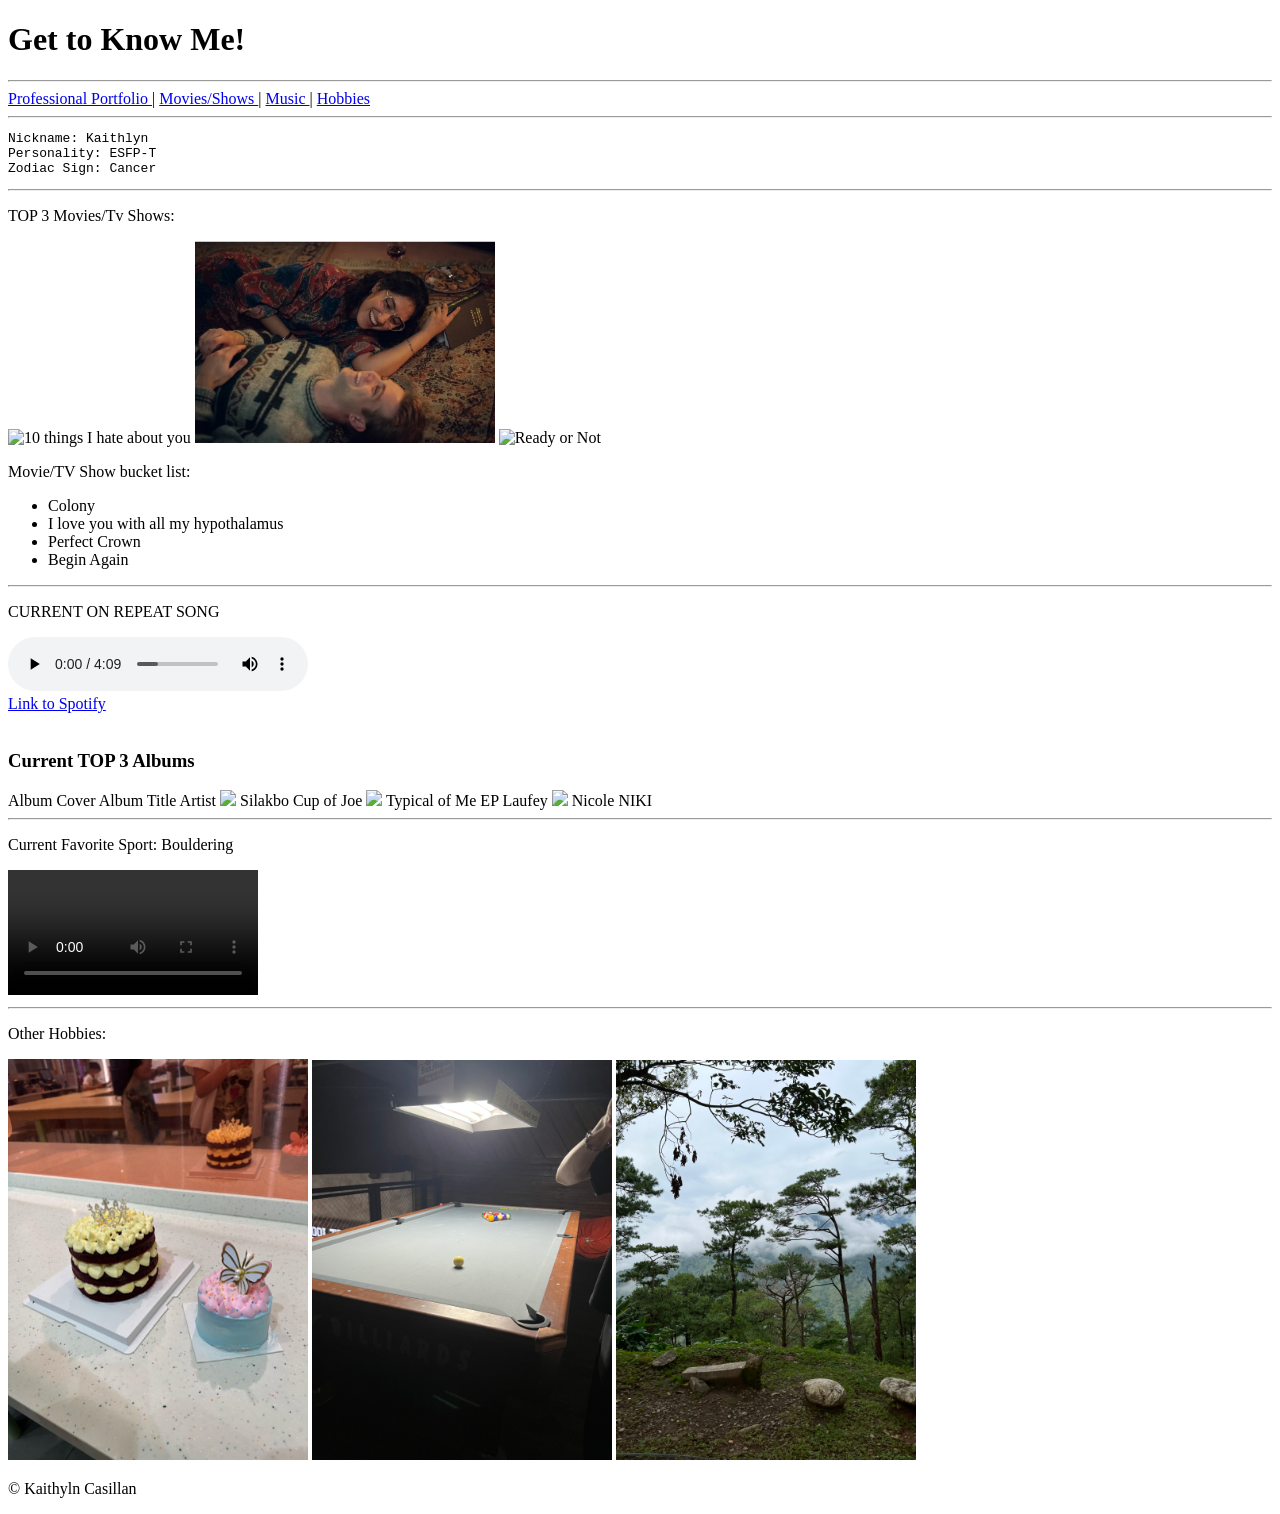
==== me.html @ 342ae992 "Update me.html" ====
<!DOCTYPE html>
<html>

	<head>
		<title>About Me Page</title>
	</head>
<body>

<header>
<h1>Get to Know Me!</h1>
</header>

<hr>
	
<nav>
<a href="index.html"> Professional Portfolio </a>
|
<a href="#Movies/Shows"> Movies/Shows </a>
|
<a href="#music"> Music </a>
|
<a href="#hobbies"> Hobbies </a>
</nav>
<hr>
	
<main>
<section>

<pre>
Nickname: Kaithlyn
Personality: ESFP-T
Zodiac Sign: Cancer
</pre>
</section>

<hr>

<section id="movies/shows">
<p>TOP 3 Movies/Tv Shows:</p>
<img src="movie1" width="300" alt="10 things I hate about you">
<img src="movie.jpg" width="300" alt="One Day">
<img src="movie3.jpg" width="300" alt="Ready or Not">

<p>Movie/TV Show bucket list:</p>
<ul>
	<li> Colony </li>
	<li> I love you with all my hypothalamus </li>
	<li> Perfect Crown </li>
	<li> Begin Again </li>
</ul>
</section>

<hr>

<section id="music">
<p> CURRENT ON REPEAT SONG </p>
<audio controls src="Audio.mp3"> </audio>
<br>
<a href="https://open.spotify.com/track/312z6PZ8wwREck8613PkJk?si=b6d44d51f3da4875"> Link to Spotify </a>

<br>
<br>

<h3>Current TOP 3 Albums</h3>
	<tr>
		<th>Album Cover</th>
		<th>Album Title</th>
		<th>Artist</th>
		<th></th>
	</tr>
	<tr>
		<td><img src="Silakbo.jpg" width="100"> </td>
		<td>Silakbo</td>
		<td>Cup of Joe</td>
	</tr>
	
	<tr>
		<td><img src="Laufey.jpg" width="100"> </td>
		<td>Typical of Me EP</td>
		<td>Laufey</td>
	</tr>
	
	<tr>
		<td><img src="niki.jpg" width="100"> </td>
		<td>Nicole</td>
		<td>NIKI</td>
	</tr>
</section>

<hr>

<section id="hobbies">
<p> Current Favorite Sport: Bouldering </p>
<video controls width="250">
	<source
	src="Bouldering.mp4"
	type="video/mp4"> </video>
</section>

<hr>

<section>
<p> Other Hobbies:</p>
<img src="Baking.jpg" width="300" alt="Baking"> 
<img src="Billiards.jpg" width="300" alt="Billiards"> 
<img src="Hiking.jpg" width="300" alt="Hiking"> 
</section>

</main>

<footer> 
<p> © Kaithyln Casillan </p> 
</footer>

</body>
</html>
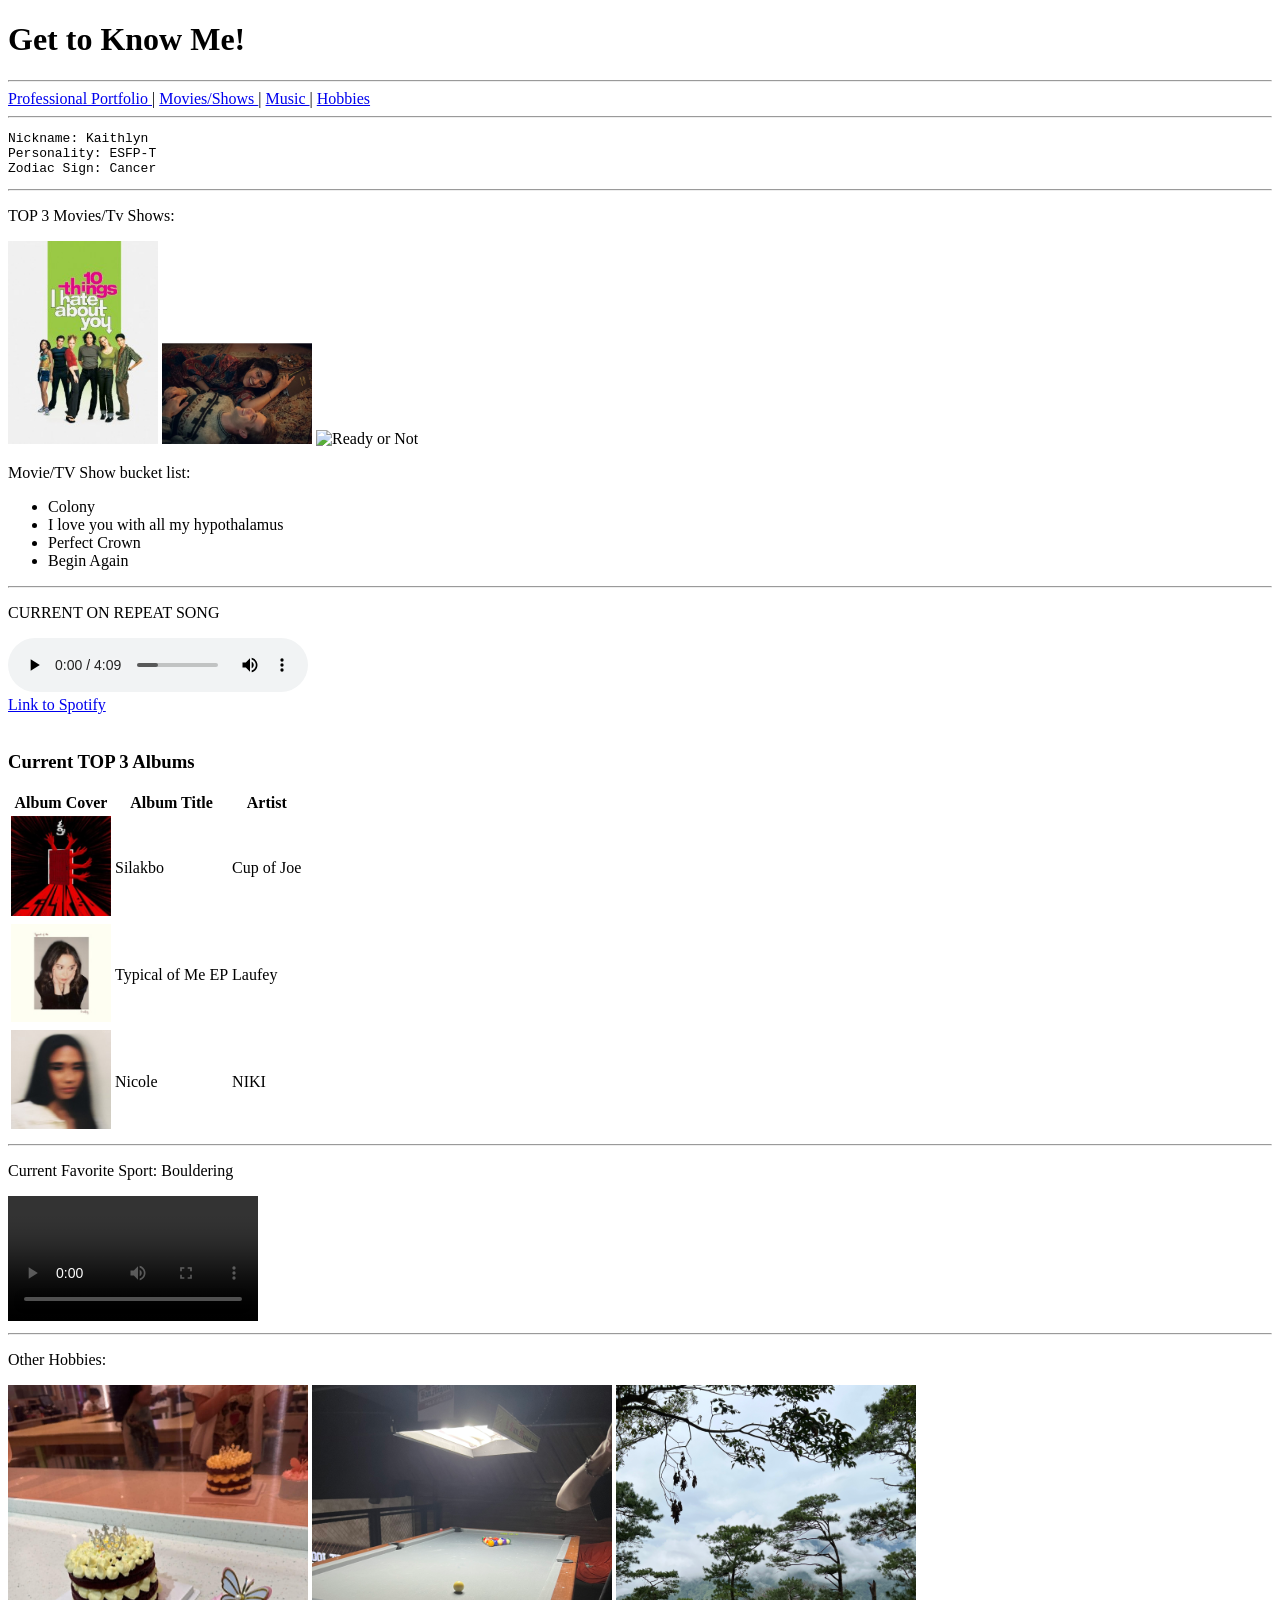
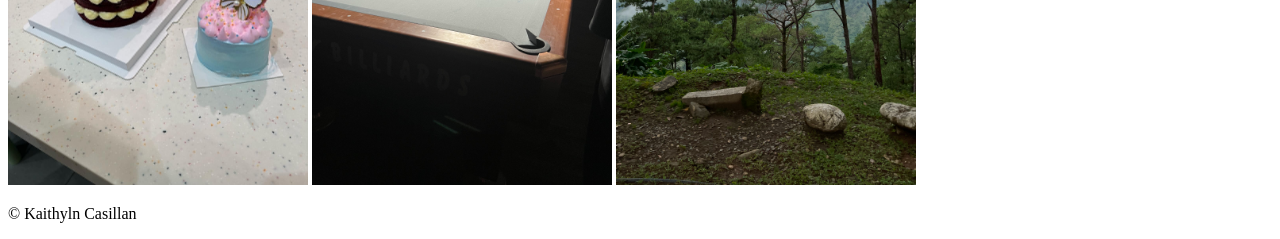
==== commit f495a930: "Update me.html" ====
--- a/me.html
+++ b/me.html
@@ -37,9 +37,9 @@
 
 <section id="movies/shows">
 <p>TOP 3 Movies/Tv Shows:</p>
-<img src="movie1" width="300" alt="10 things I hate about you">
-<img src="movie.jpg" width="300" alt="One Day">
-<img src="movie3.jpg" width="300" alt="Ready or Not">
+<img src="movie1.jpg" width="150" alt="10 things I hate about you">
+<img src="movie.jpg" width="150" alt="One Day">
+<img src="movie3.jpeg" width="1503" alt="Ready or Not">
 
 <p>Movie/TV Show bucket list:</p>
 <ul>
@@ -62,6 +62,7 @@
 <br>
 
 <h3>Current TOP 3 Albums</h3>
+<table>
 	<tr>
 		<th>Album Cover</th>
 		<th>Album Title</th>
@@ -85,6 +86,7 @@
 		<td>Nicole</td>
 		<td>NIKI</td>
 	</tr>
+</table>
 </section>
 
 <hr>
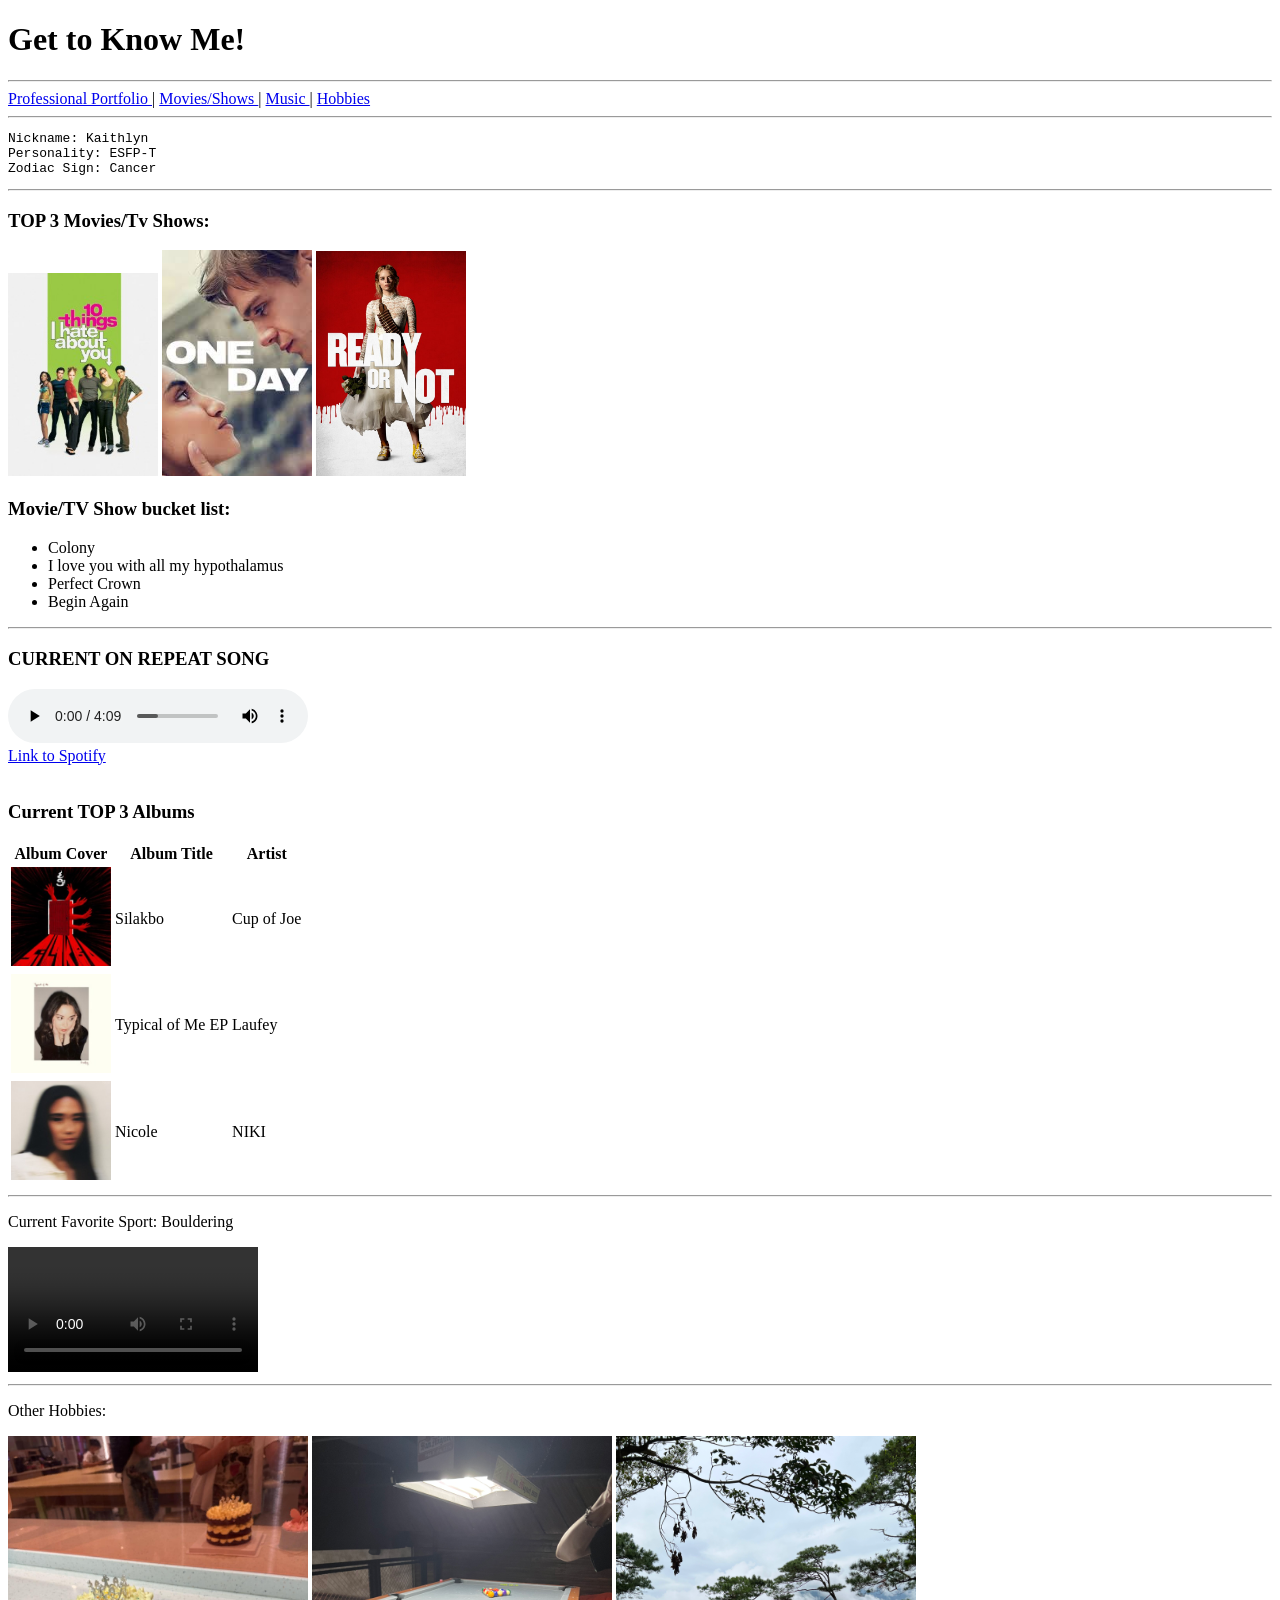
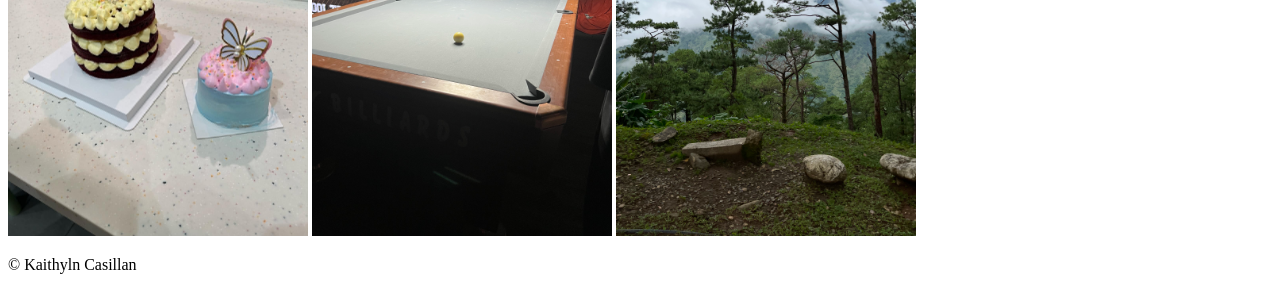
==== commit 945906b8: "Update me.html" ====
--- a/me.html
+++ b/me.html
@@ -36,12 +36,12 @@
 <hr>
 
 <section id="movies/shows">
-<p>TOP 3 Movies/Tv Shows:</p>
+<h3>TOP 3 Movies/Tv Shows:</h3>
 <img src="movie1.jpg" width="150" alt="10 things I hate about you">
 <img src="movie.jpg" width="150" alt="One Day">
-<img src="movie3.jpeg" width="1503" alt="Ready or Not">
+<img src="movie3.jpeg" width="150" alt="Ready or Not">
 
-<p>Movie/TV Show bucket list:</p>
+<h3>Movie/TV Show bucket list:</h3>
 <ul>
 	<li> Colony </li>
 	<li> I love you with all my hypothalamus </li>
@@ -53,7 +53,7 @@
 <hr>
 
 <section id="music">
-<p> CURRENT ON REPEAT SONG </p>
+<h3> CURRENT ON REPEAT SONG </h3>
 <audio controls src="Audio.mp3"> </audio>
 <br>
 <a href="https://open.spotify.com/track/312z6PZ8wwREck8613PkJk?si=b6d44d51f3da4875"> Link to Spotify </a>
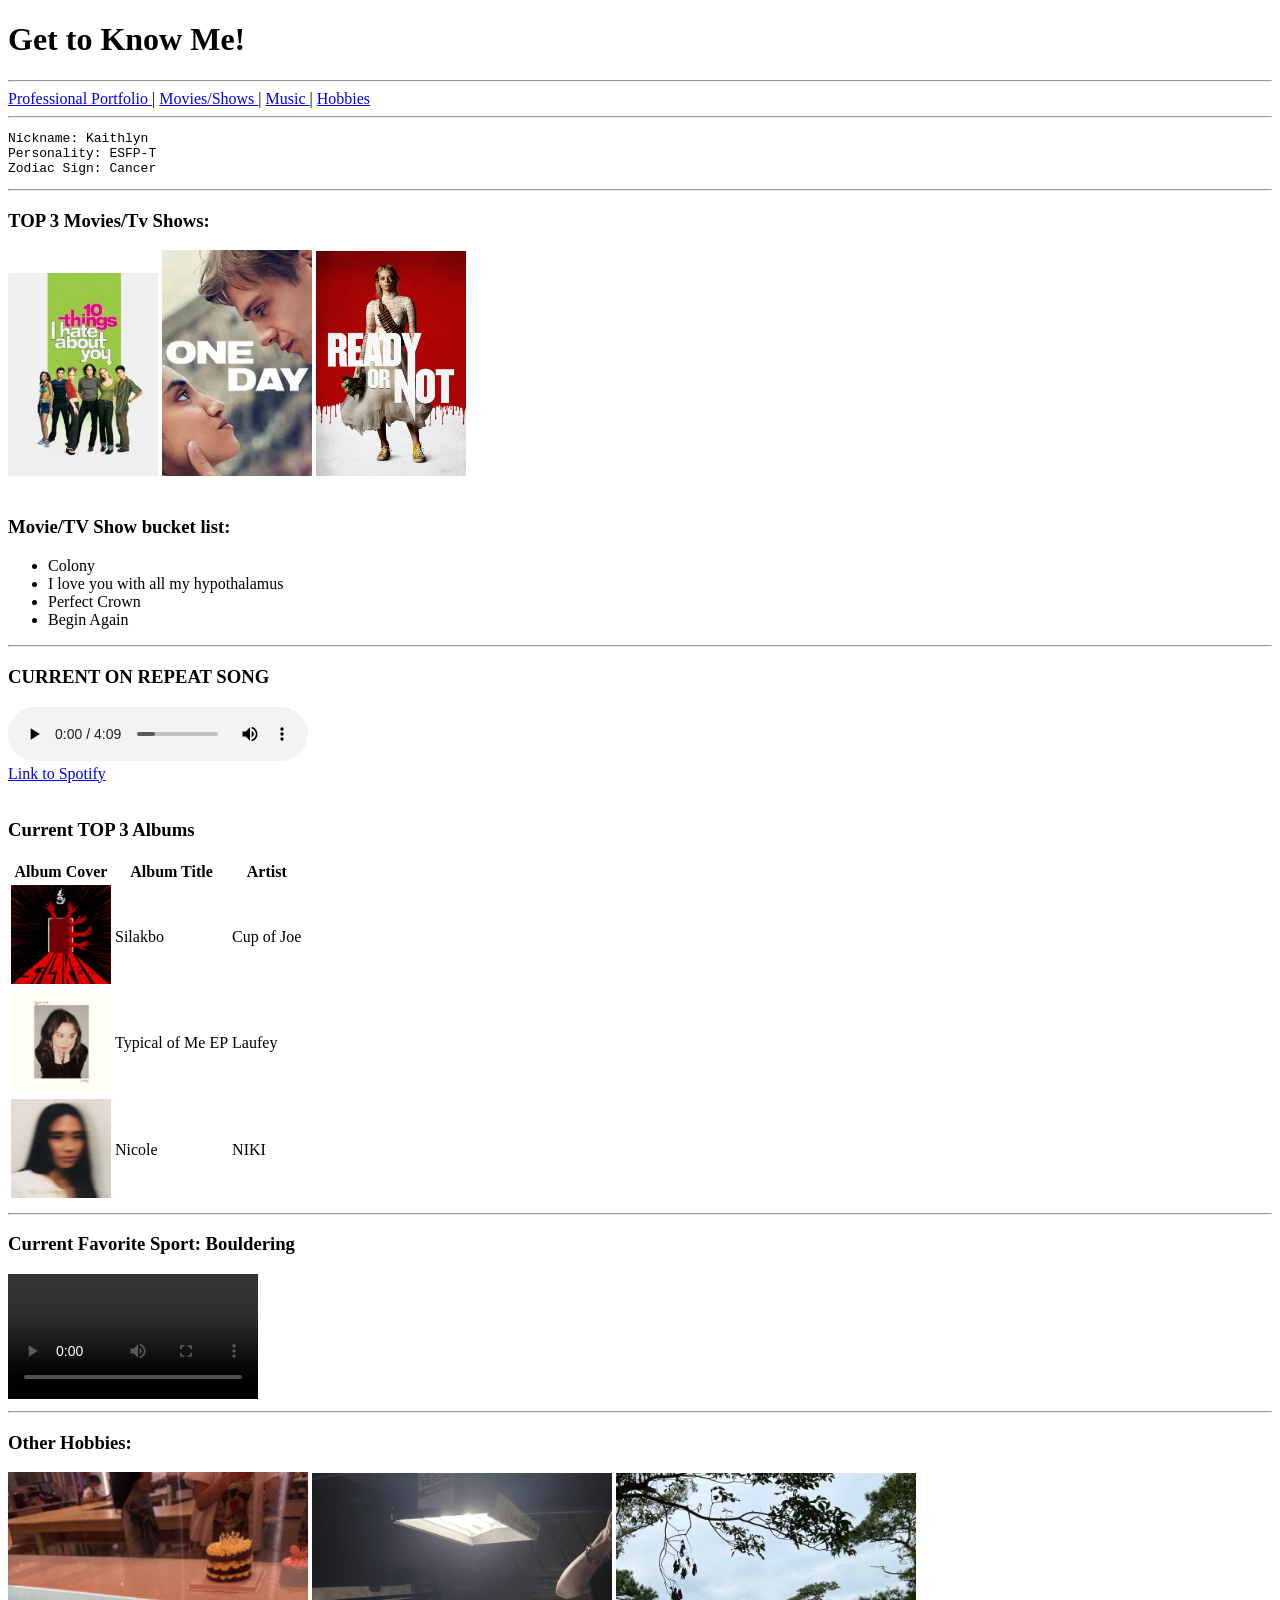
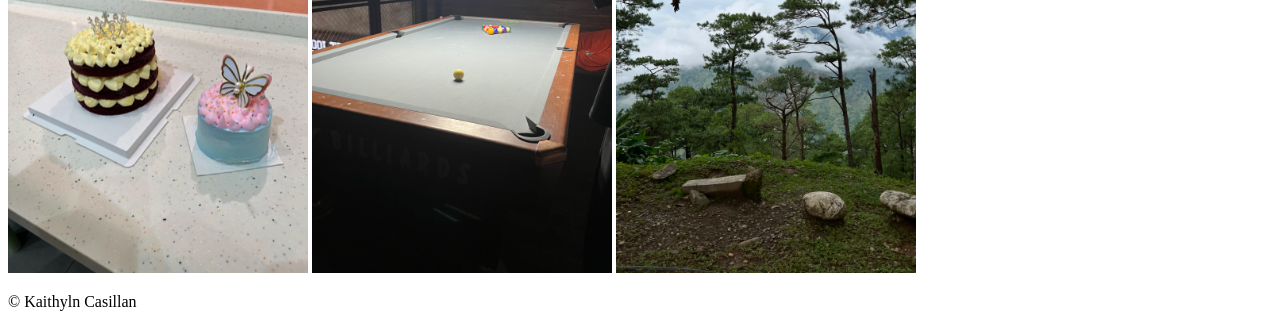
==== commit 97d104a9: "Update me.html" ====
--- a/me.html
+++ b/me.html
@@ -41,6 +41,9 @@
 <img src="movie.jpg" width="150" alt="One Day">
 <img src="movie3.jpeg" width="150" alt="Ready or Not">
 
+<br>
+<br>
+	
 <h3>Movie/TV Show bucket list:</h3>
 <ul>
 	<li> Colony </li>
@@ -92,7 +95,7 @@
 <hr>
 
 <section id="hobbies">
-<p> Current Favorite Sport: Bouldering </p>
+<h3> Current Favorite Sport: Bouldering </h3>
 <video controls width="250">
 	<source
 	src="Bouldering.mp4"
@@ -102,7 +105,7 @@
 <hr>
 
 <section>
-<p> Other Hobbies:</p>
+<h3> Other Hobbies:</h3>
 <img src="Baking.jpg" width="300" alt="Baking"> 
 <img src="Billiards.jpg" width="300" alt="Billiards"> 
 <img src="Hiking.jpg" width="300" alt="Hiking"> 
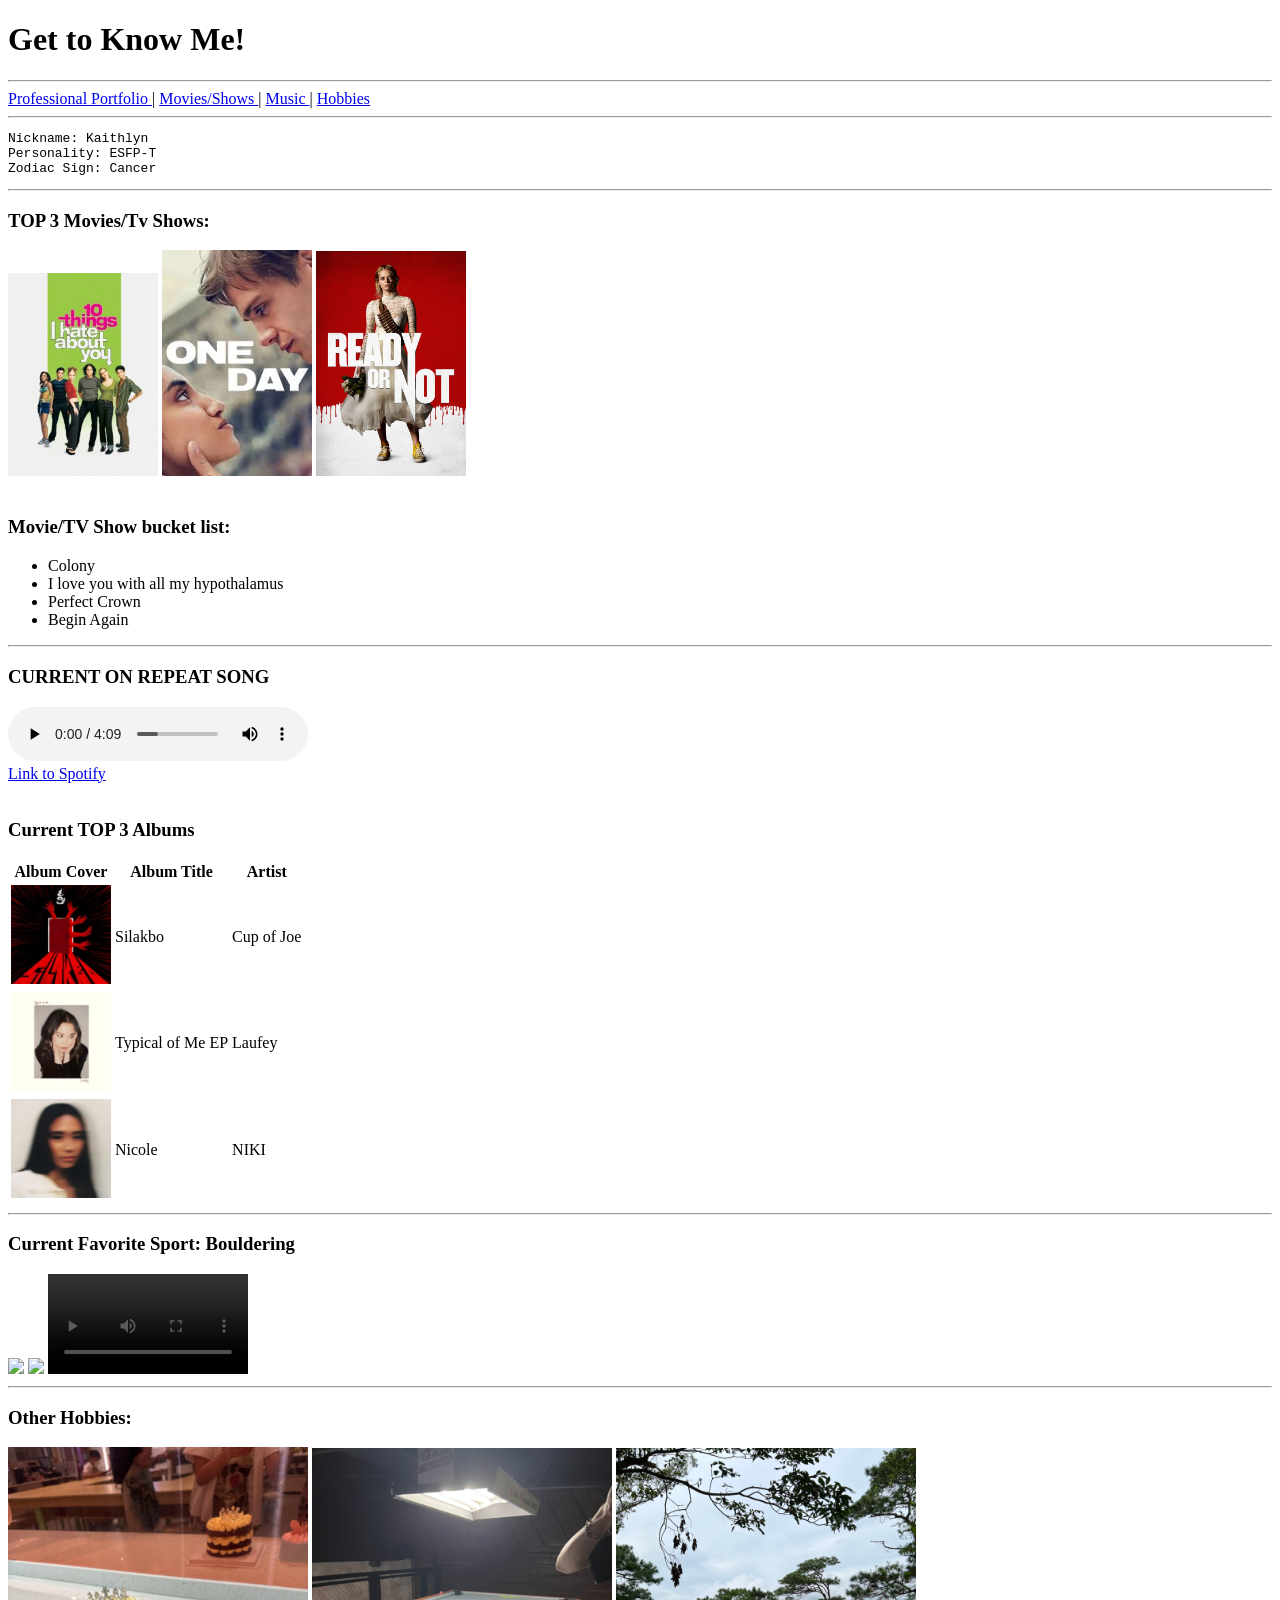
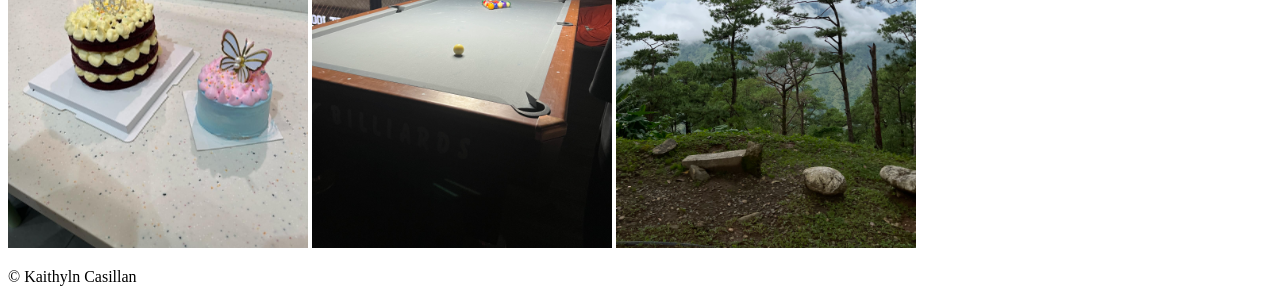
==== commit 694cd9c4: "Update me.html" ====
--- a/me.html
+++ b/me.html
@@ -96,7 +96,9 @@
 
 <section id="hobbies">
 <h3> Current Favorite Sport: Bouldering </h3>
-<video controls width="250">
+<img src="bouldering1.png" width="200"> 
+<img src="bouldering2.png" width="200"> 
+<video controls width="200">
 	<source
 	src="Bouldering.mp4"
 	type="video/mp4"> </video>
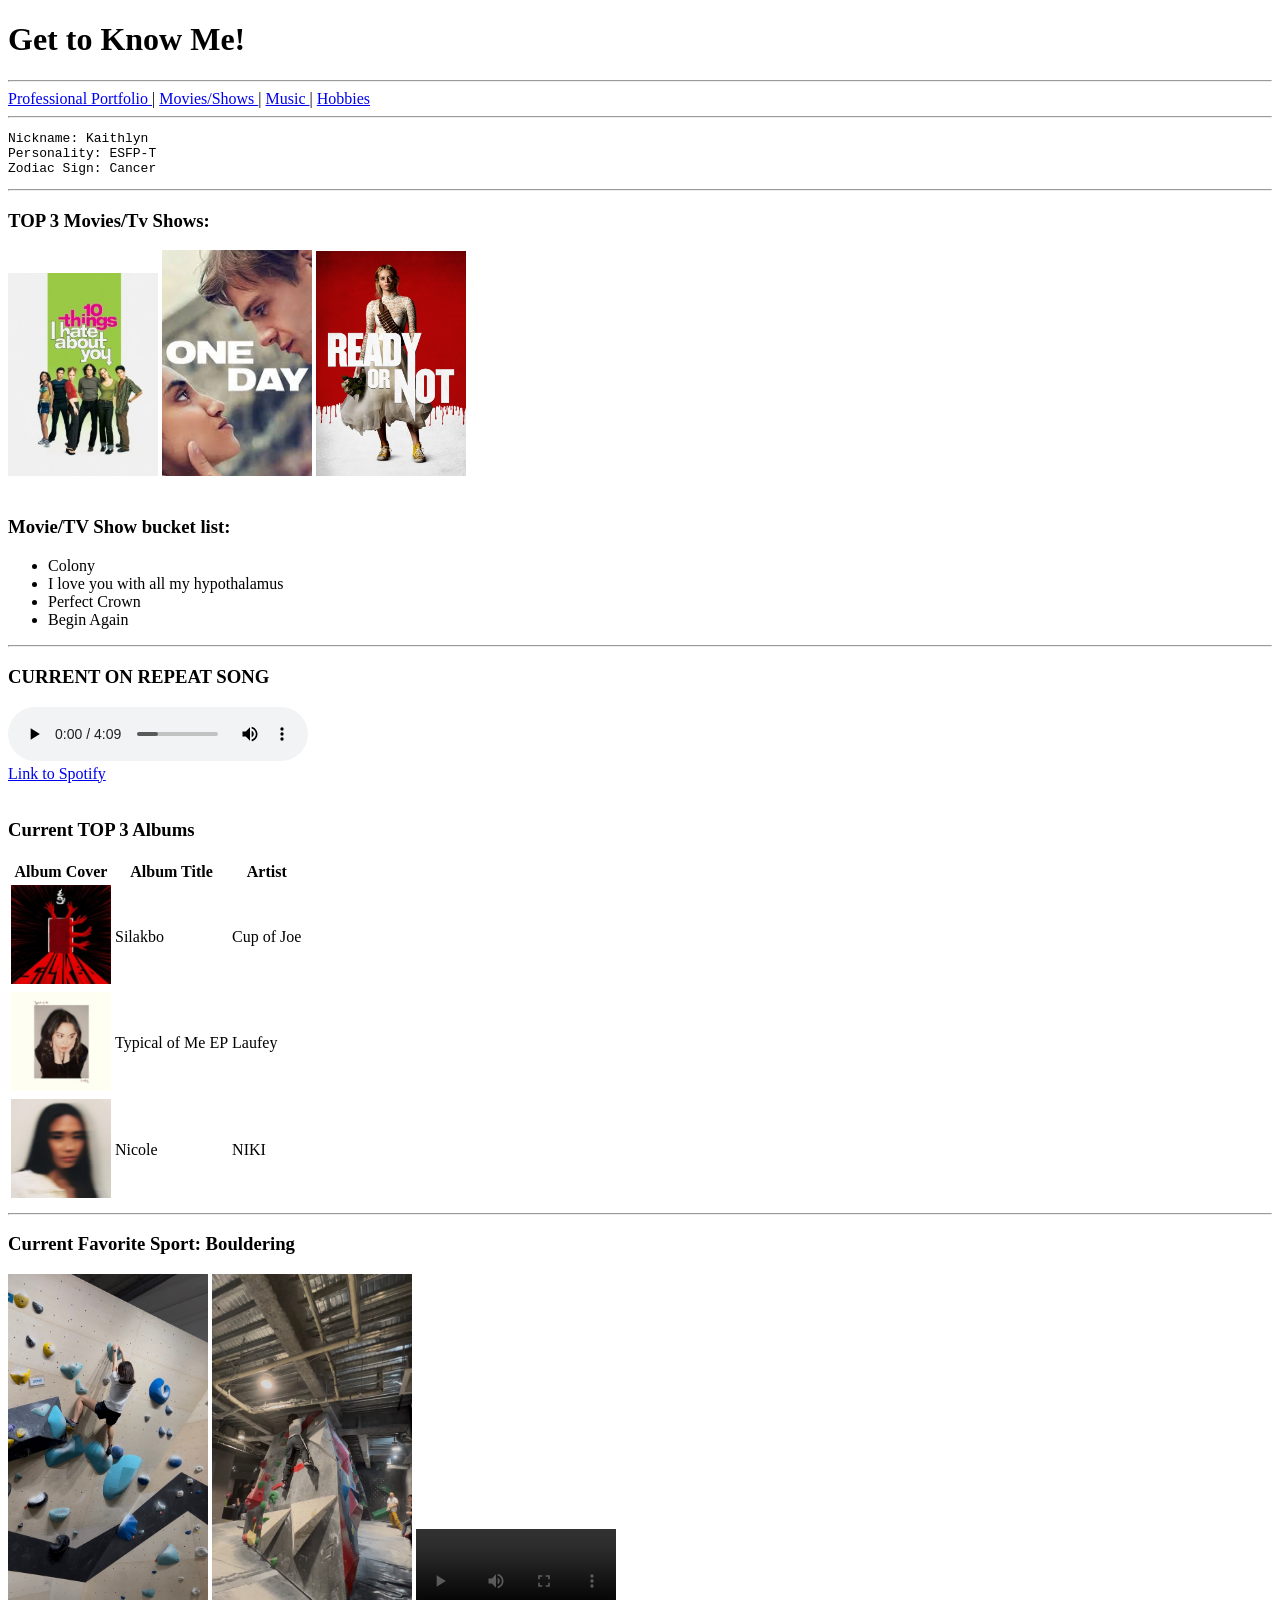
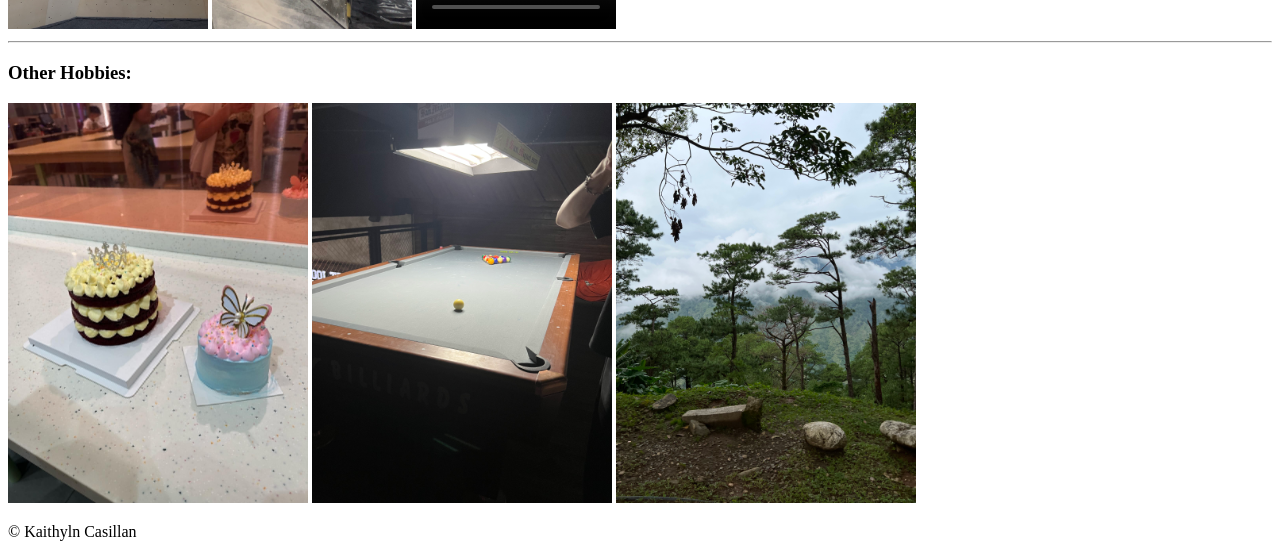
==== commit fec94f07: "Update me.html" ====
--- a/me.html
+++ b/me.html
@@ -96,8 +96,8 @@
 
 <section id="hobbies">
 <h3> Current Favorite Sport: Bouldering </h3>
-<img src="bouldering1.png" width="200"> 
-<img src="bouldering2.png" width="200"> 
+<img src="bouldering1.PNG" width="200"> 
+<img src="bouldering2.PNG" width="200"> 
 <video controls width="200">
 	<source
 	src="Bouldering.mp4"
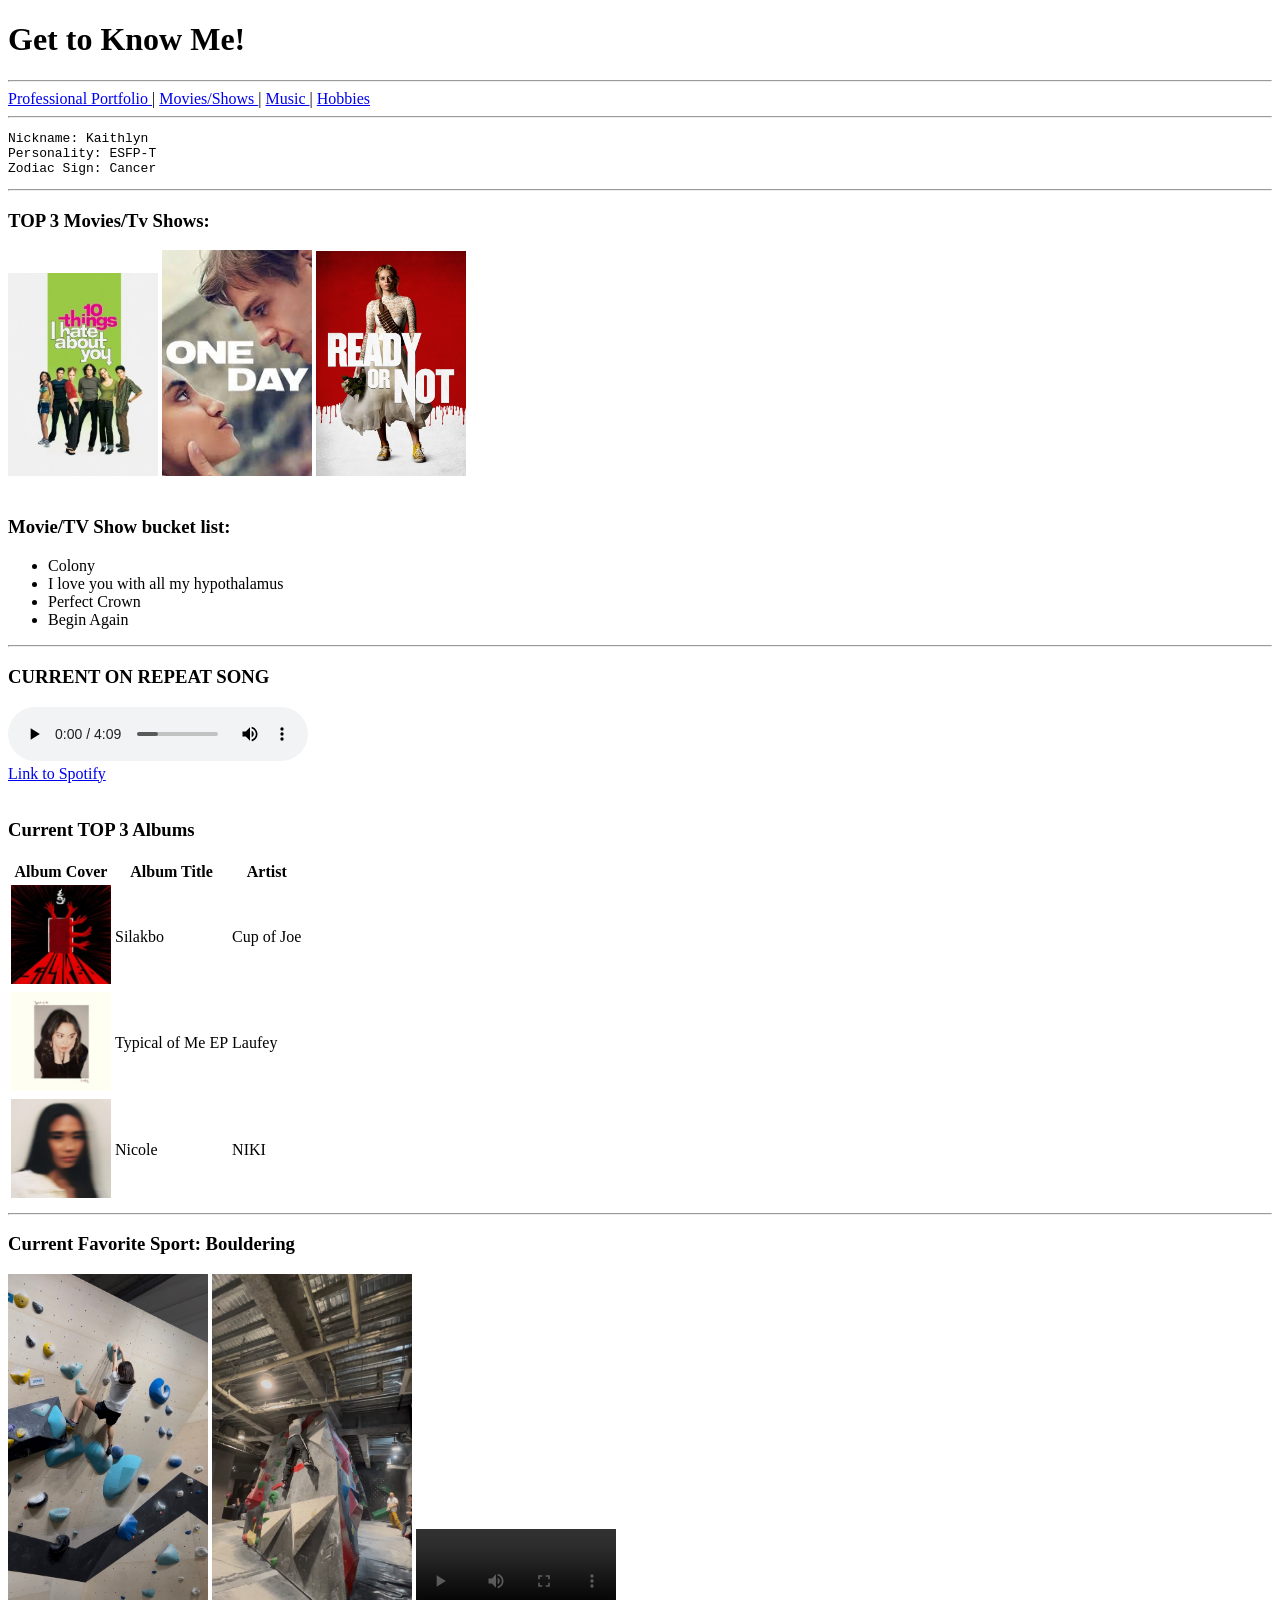
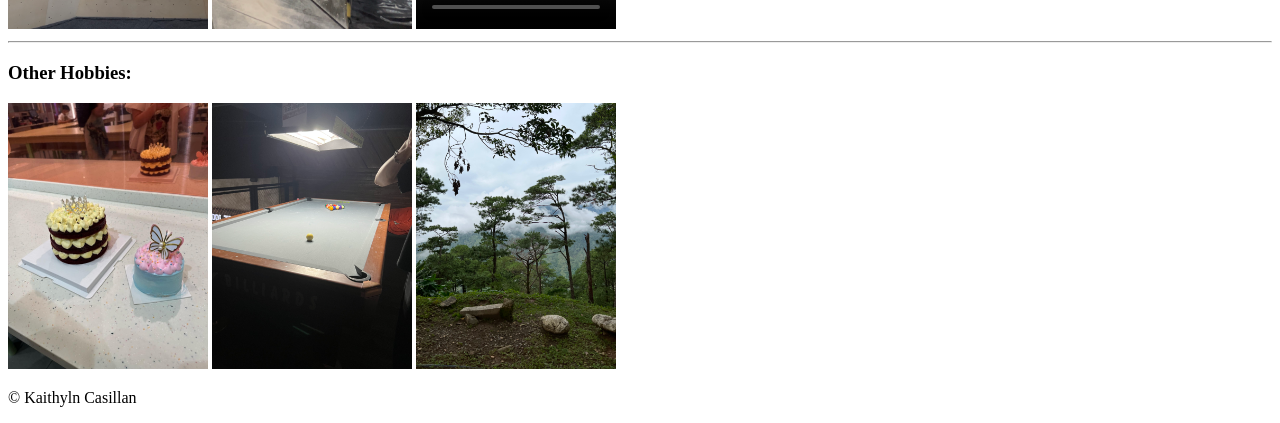
==== commit 7433e899: "Update me.html" ====
--- a/me.html
+++ b/me.html
@@ -108,9 +108,9 @@
 
 <section>
 <h3> Other Hobbies:</h3>
-<img src="Baking.jpg" width="300" alt="Baking"> 
-<img src="Billiards.jpg" width="300" alt="Billiards"> 
-<img src="Hiking.jpg" width="300" alt="Hiking"> 
+<img src="Baking.jpg" width="200" alt="Baking"> 
+<img src="Billiards.jpg" width="200" alt="Billiards"> 
+<img src="Hiking.jpg" width="200" alt="Hiking"> 
 </section>
 
 </main>
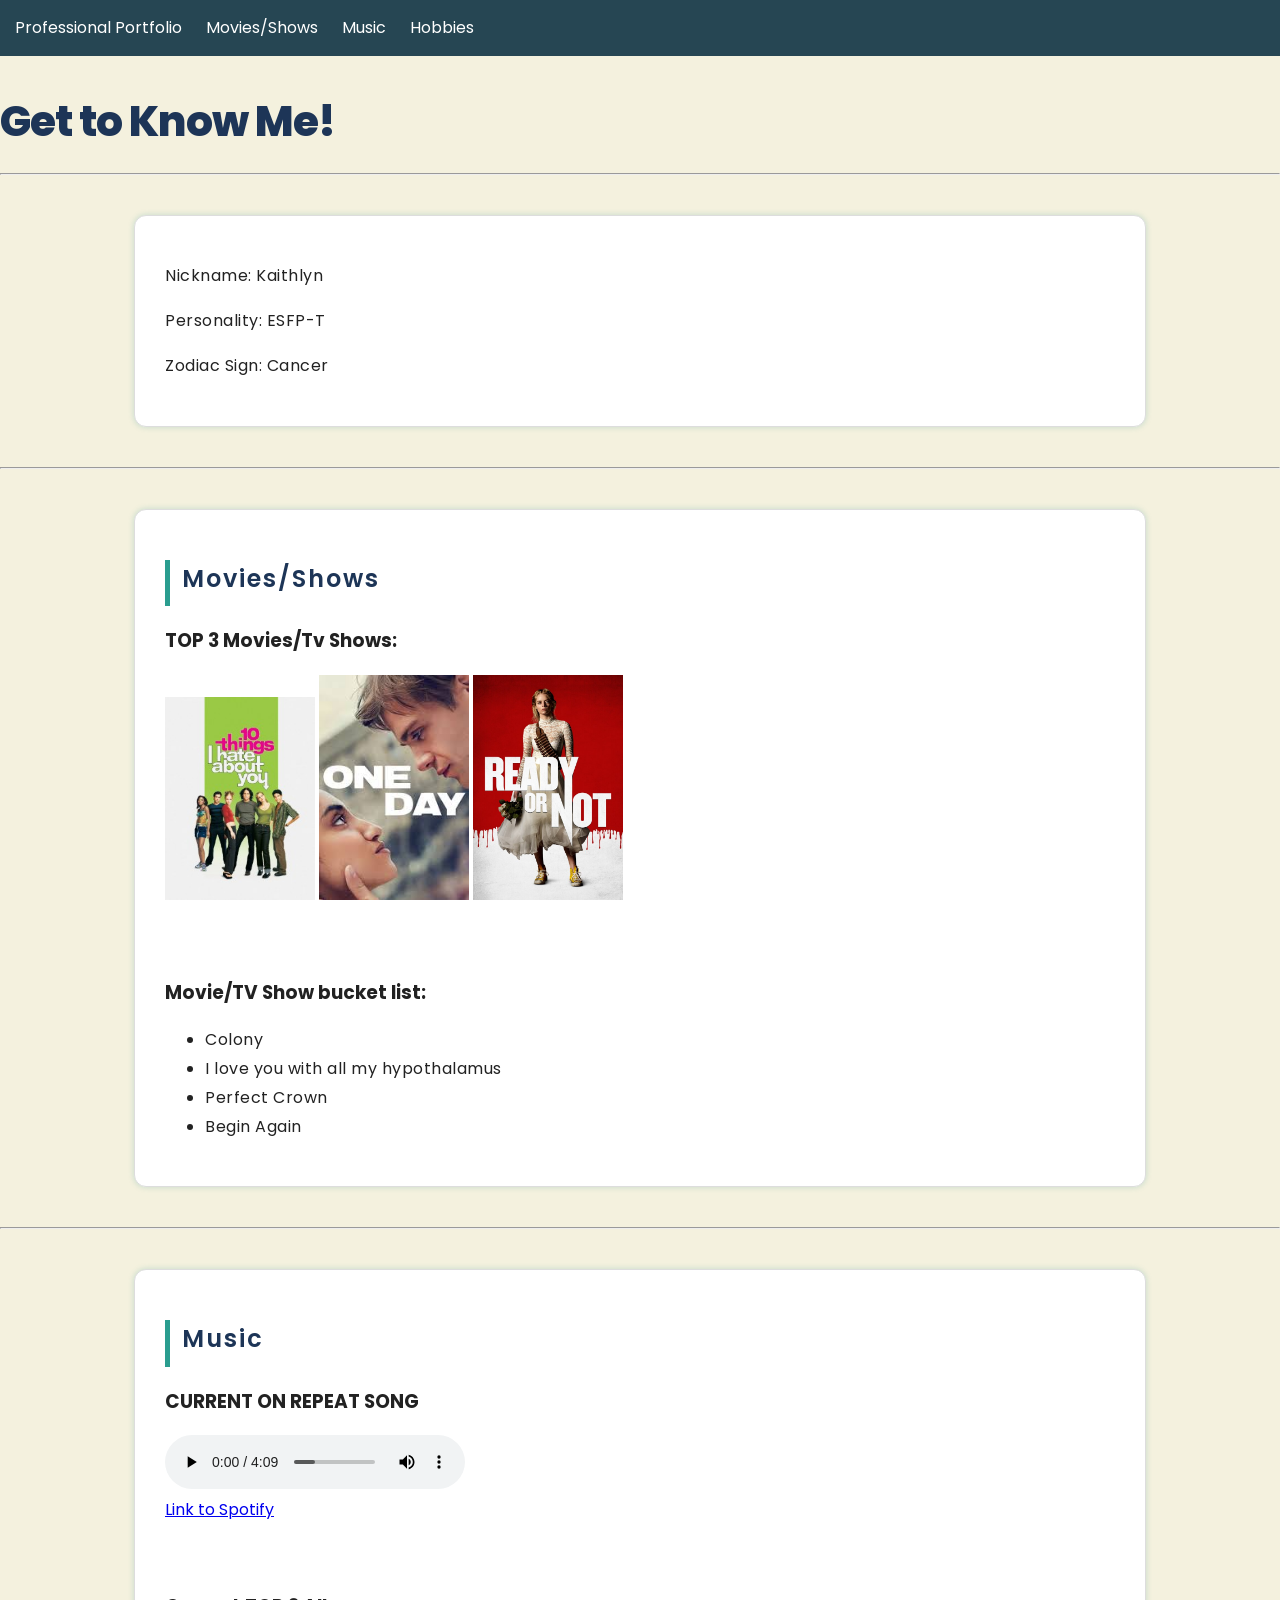
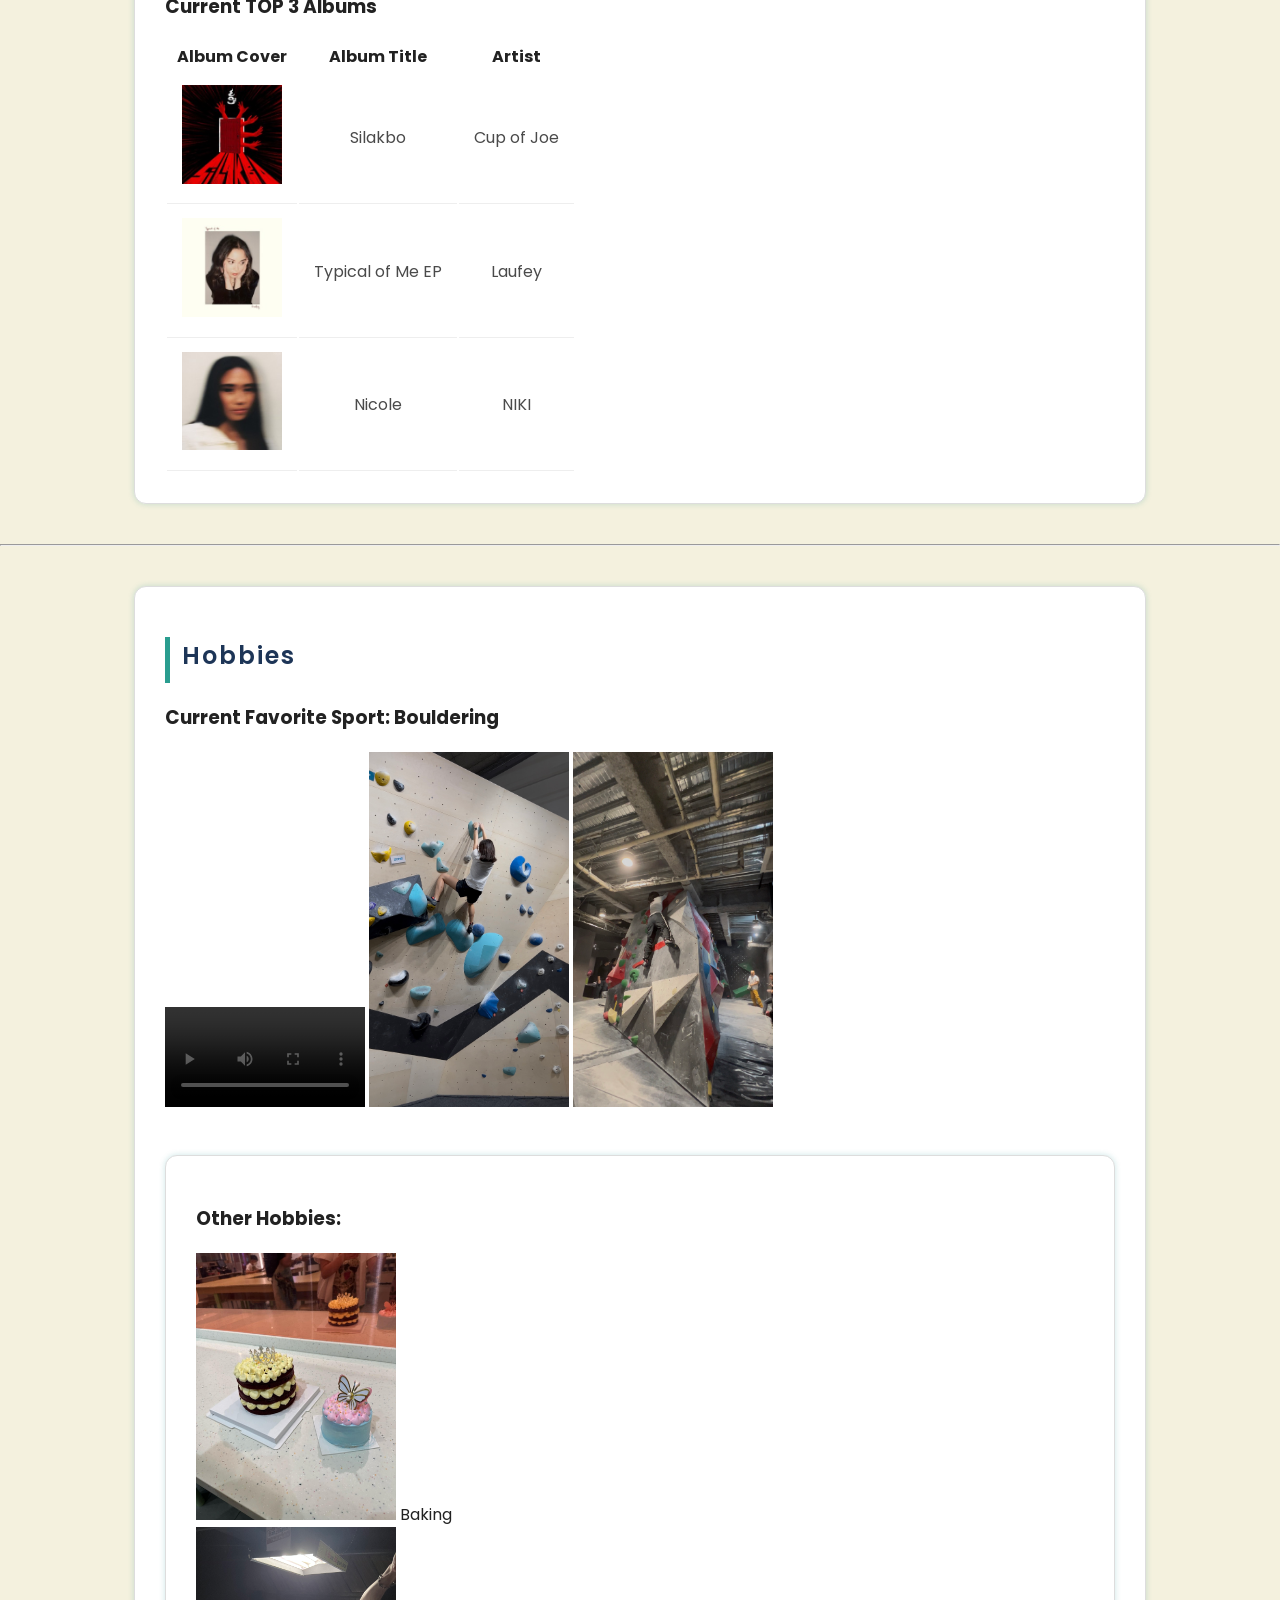
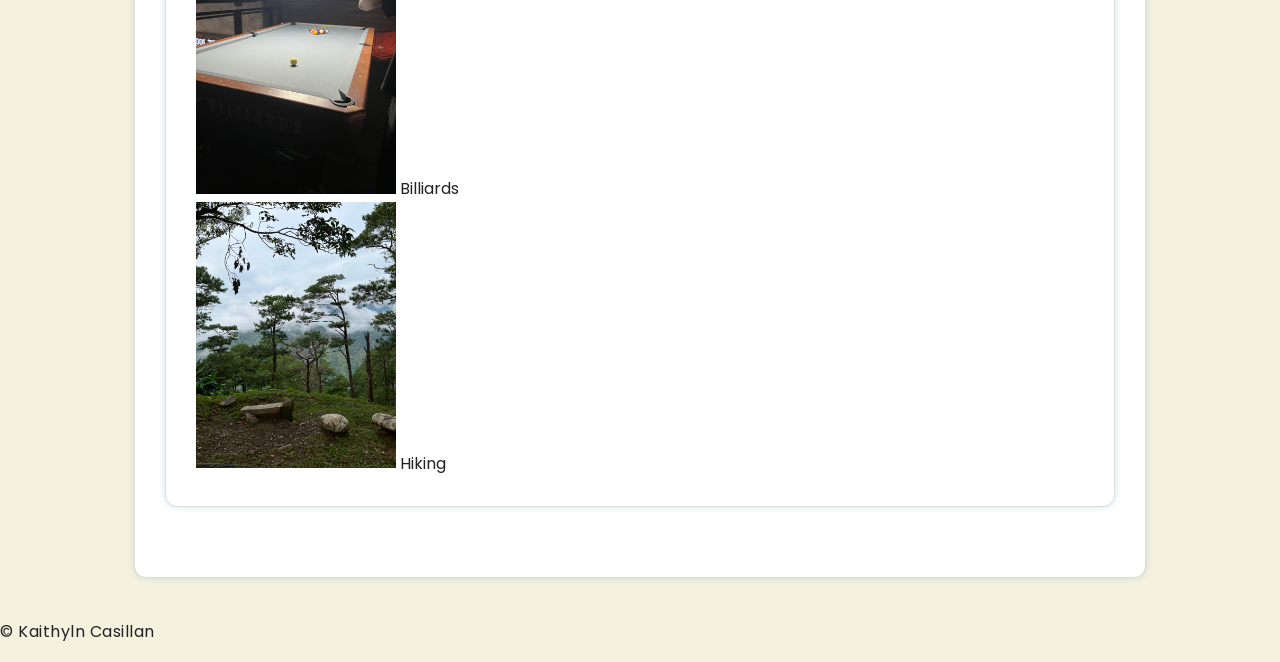
==== commit a9de1993: "Update me.html" ====
--- a/me.html
+++ b/me.html
@@ -3,6 +3,10 @@
 
 	<head>
 		<title>About Me Page</title>
+		<link rel="stylesheet" href="style.css">
+		<link rel="preconnect" href="https://fonts.googleapis.com">
+		<link rel="preconnect" href="https://fonts.gstatic.com" crossorigin>
+		<link href="https://fonts.googleapis.com/css2?family=Poppins:wght@400;600;700&display=swap" rel="stylesheet">
 	</head>
 <body>
 
@@ -12,60 +16,74 @@
 
 <hr>
 	
-<nav>
+<nav class="navigationbar">
 <a href="index.html"> Professional Portfolio </a>
-|
-<a href="#Movies/Shows"> Movies/Shows </a>
-|
+<a href="#movies/shows"> Movies/Shows </a>
 <a href="#music"> Music </a>
-|
 <a href="#hobbies"> Hobbies </a>
 </nav>
-<hr>
+
+
 	
 <main>
-<section>
+<section class="portfolio">
 
-<pre>
-Nickname: Kaithlyn
-Personality: ESFP-T
-Zodiac Sign: Cancer
-</pre>
+<p>Nickname: Kaithlyn</p>
+<p>Personality: ESFP-T</p>
+<p>Zodiac Sign: Cancer</p>
+
 </section>
 
 <hr>
 
-<section id="movies/shows">
+<section id="movies/shows" class="portfolio">
+<h2>Movies/Shows</h2>
+
+<div class="movie_split">
+<div class="movie_text">
 <h3>TOP 3 Movies/Tv Shows:</h3>
-<img src="movie1.jpg" width="150" alt="10 things I hate about you">
-<img src="movie.jpg" width="150" alt="One Day">
-<img src="movie3.jpeg" width="150" alt="Ready or Not">
+</div>
+<div class="movies_img">
+<img src="movie1.jpg" width="150" >
+<img src="movie.jpg" width="150" >
+<img src="movie3.jpeg" width="150" >
+</div>
+</div>
 
-<br>
-<br>
-	
+<br><br>
+
+<div class="bucket_split">
+<div class="bucket_text">
 <h3>Movie/TV Show bucket list:</h3>
+</div>
+<div class="bucket_list">
 <ul>
 	<li> Colony </li>
 	<li> I love you with all my hypothalamus </li>
 	<li> Perfect Crown </li>
 	<li> Begin Again </li>
 </ul>
+</div>
+</div>
 </section>
 
 <hr>
 
-<section id="music">
+<section id="music" class="portfolio">
+<h2>Music</h2>
 <h3> CURRENT ON REPEAT SONG </h3>
+
+<div class="audio">
 <audio controls src="Audio.mp3"> </audio>
 <br>
-<a href="https://open.spotify.com/track/312z6PZ8wwREck8613PkJk?si=b6d44d51f3da4875"> Link to Spotify </a>
+<a href="https://open.spotify.com/track/312z6PZ8wwREck8613PkJk?si=b6d44d51f3da4875" class="spotify_button"> Link to Spotify </a>
+</div>
 
 <br>
 <br>
 
 <h3>Current TOP 3 Albums</h3>
-<table>
+<table class="music_table">
 	<tr>
 		<th>Album Cover</th>
 		<th>Album Title</th>
@@ -94,23 +112,43 @@
 
 <hr>
 
-<section id="hobbies">
+<section id="hobbies" class="portfolio">
+<h2>Hobbies</h2>
+
+<div class="boulderings">
 <h3> Current Favorite Sport: Bouldering </h3>
-<img src="bouldering1.PNG" width="200"> 
-<img src="bouldering2.PNG" width="200"> 
+
 <video controls width="200">
 	<source
 	src="Bouldering.mp4"
 	type="video/mp4"> </video>
-</section>
 
-<hr>
+<img src="bouldering1.PNG" width="200"> 
+<img src="bouldering2.PNG" width="200"> 
 
-<section>
+</div>
+
+
+<section class="portfolio">
 <h3> Other Hobbies:</h3>
+<div class="hobbies">
+
+<div class="hobby">
 <img src="Baking.jpg" width="200" alt="Baking"> 
+<span>Baking</span>
+</div>
+
+<div class="hobby">
 <img src="Billiards.jpg" width="200" alt="Billiards"> 
+<span>Billiards</span>
+</div>
+
+<div class="hobby">
 <img src="Hiking.jpg" width="200" alt="Hiking"> 
+<span>Hiking</span>
+</div>
+
+</div>
 </section>
 
 </main>
@@ -121,4 +159,3 @@
 
 </body>
 </html>
-
--- a/style.css
+++ b/style.css
@@ -0,0 +1,193 @@
+body { 
+		background-color: #f4f1de;
+		margin: 0;
+		padding-top: 60px;
+		
+		font-family: 'Poppins', sans-serif;
+		line-height: 1.6;
+		color: #222222;
+}
+
+h1 {
+    font-size: 42px;
+    font-weight: 800;
+    color: #1d3557;
+	padding-bottom: 8px;
+    letter-spacing: -1px;
+    margin-bottom: 10px;
+}
+
+h2 {
+    font-size: 24px;
+    font-weight: 600;
+	border-left: 5px solid #2a9d8f;
+	padding-left: 12px;
+    letter-spacing: 2px;
+    color: #1d3557;
+	padding-bottom: 8px;
+    margin-bottom: 20px;
+}
+
+h4 {
+    font-size: 20px;
+    font-weight: 600;
+    letter-spacing: 1px;
+    color: #1d3557;
+	padding-bottom: 8px;
+    margin-bottom: 2px;
+}
+
+p, ul, pre {
+    font-size: 16px;
+    font-weight: 400;
+    line-height: 1.8;
+    color: #222222;
+    margin-bottom: 15px;
+	letter-spacing: 0.5px;
+}
+
+.navigationbar {
+	position: fixed;
+	top: 0;
+	left: 0;
+	width: 100%;
+	
+	background-color: #264653;
+	padding: 15px;
+}
+
+.navigationbar a {
+	color: white;
+	text-decoration: none;
+	margin-right: 20px;
+}
+
+.portfolio {
+	max-width: 950px;
+	margin: 40px auto;
+	padding: 30px;
+	background-color: white;
+	border: 1px solid #dddddd;
+	border-radius: 12px;
+	box-shadow: 0 0 6px rgba(0, 134, 136, 0.2); 
+}
+
+.about {
+	display: flex;
+	align-items: center;
+	gap: 40px;
+}
+
+.about_me_img {
+	flex: 1;
+	text-align: center;
+}
+
+.about_me_img img {
+	width: 100%;
+	max-width: 250px;
+	height: auto;
+	border-radius: 50%;
+}
+
+.about_text {
+	flex: 2;
+}
+	
+
+.professional_table {
+    width: 100%;                
+    border-collapse: collapse;  
+    margin: 25px 0;             
+    font-size: 16px;            
+    background-color: white;   
+    border-radius: 8px;        
+    overflow: hidden;          
+    box-shadow: 0 4px 12px rgba(0,0,0,0.05); 
+}
+
+.professional_table th {
+    background-color: #008688;  
+    color: white;               
+    text-align: center;           
+    font-weight: bold;         
+    padding: 12px 15px;        
+}
+
+table td {      
+	text-align: center; 
+	padding: 12px 15px;
+    border-bottom: 1px solid #eeeeee; 
+    color: #4a4a4a;           
+}
+
+.professional_table tr:nth-child(even) {
+    background-color: #f8fbfb;  
+}
+
+.professional_table tr:hover {
+    background-color: #f1f7f7;
+}
+
+.visitors {
+    background-color: white;
+    padding: 30px;
+    border-radius: 8px;
+    box-shadow: 0 4px 12px rgba(0, 0, 0, 0.05); 
+    max-width: 450px;           
+    margin: 20px auto;         
+}
+
+
+.visitors input[type="text"],
+.visitors input[type="email"],
+.visitors textarea {
+    display: block;            
+    width: 100%;             
+    padding: 14px 16px;            
+    margin-bottom: 18px; 
+	background-color: #f9f9f9;
+    border: 1px solid #e0e0e0;
+    border-radius: 6px;        
+    font-size: 16px;
+    font-family: inherit;      
+    box-sizing: border-box;    
+}
+
+
+.visitors textarea {
+    height: 140px;            
+    resize: vertical;         
+}
+
+
+.visitors p {
+    margin: 0 0 8px 0;         
+    font-weight: bold;        
+    color: #333333;
+    font-size: 14px;
+}
+
+.visitors input:focus,
+.visitors textarea:focus {
+    border-color: #008688;     
+    outline: none;              
+    box-shadow: 0 0 6px rgba(0, 134, 136, 0.2); 
+}
+
+
+.visitors button[type="submit"] {
+    width: 100%;               
+    background-color: #008688; 
+    color: white;               
+    padding: 12px;
+    border: none;               
+    border-radius: 4px;
+    font-size: 16px;
+    font-weight: bold;
+    cursor: pointer;            
+}
+
+.visitors button[type="submit"]:hover {
+    background-color: #005b5c;
+}
